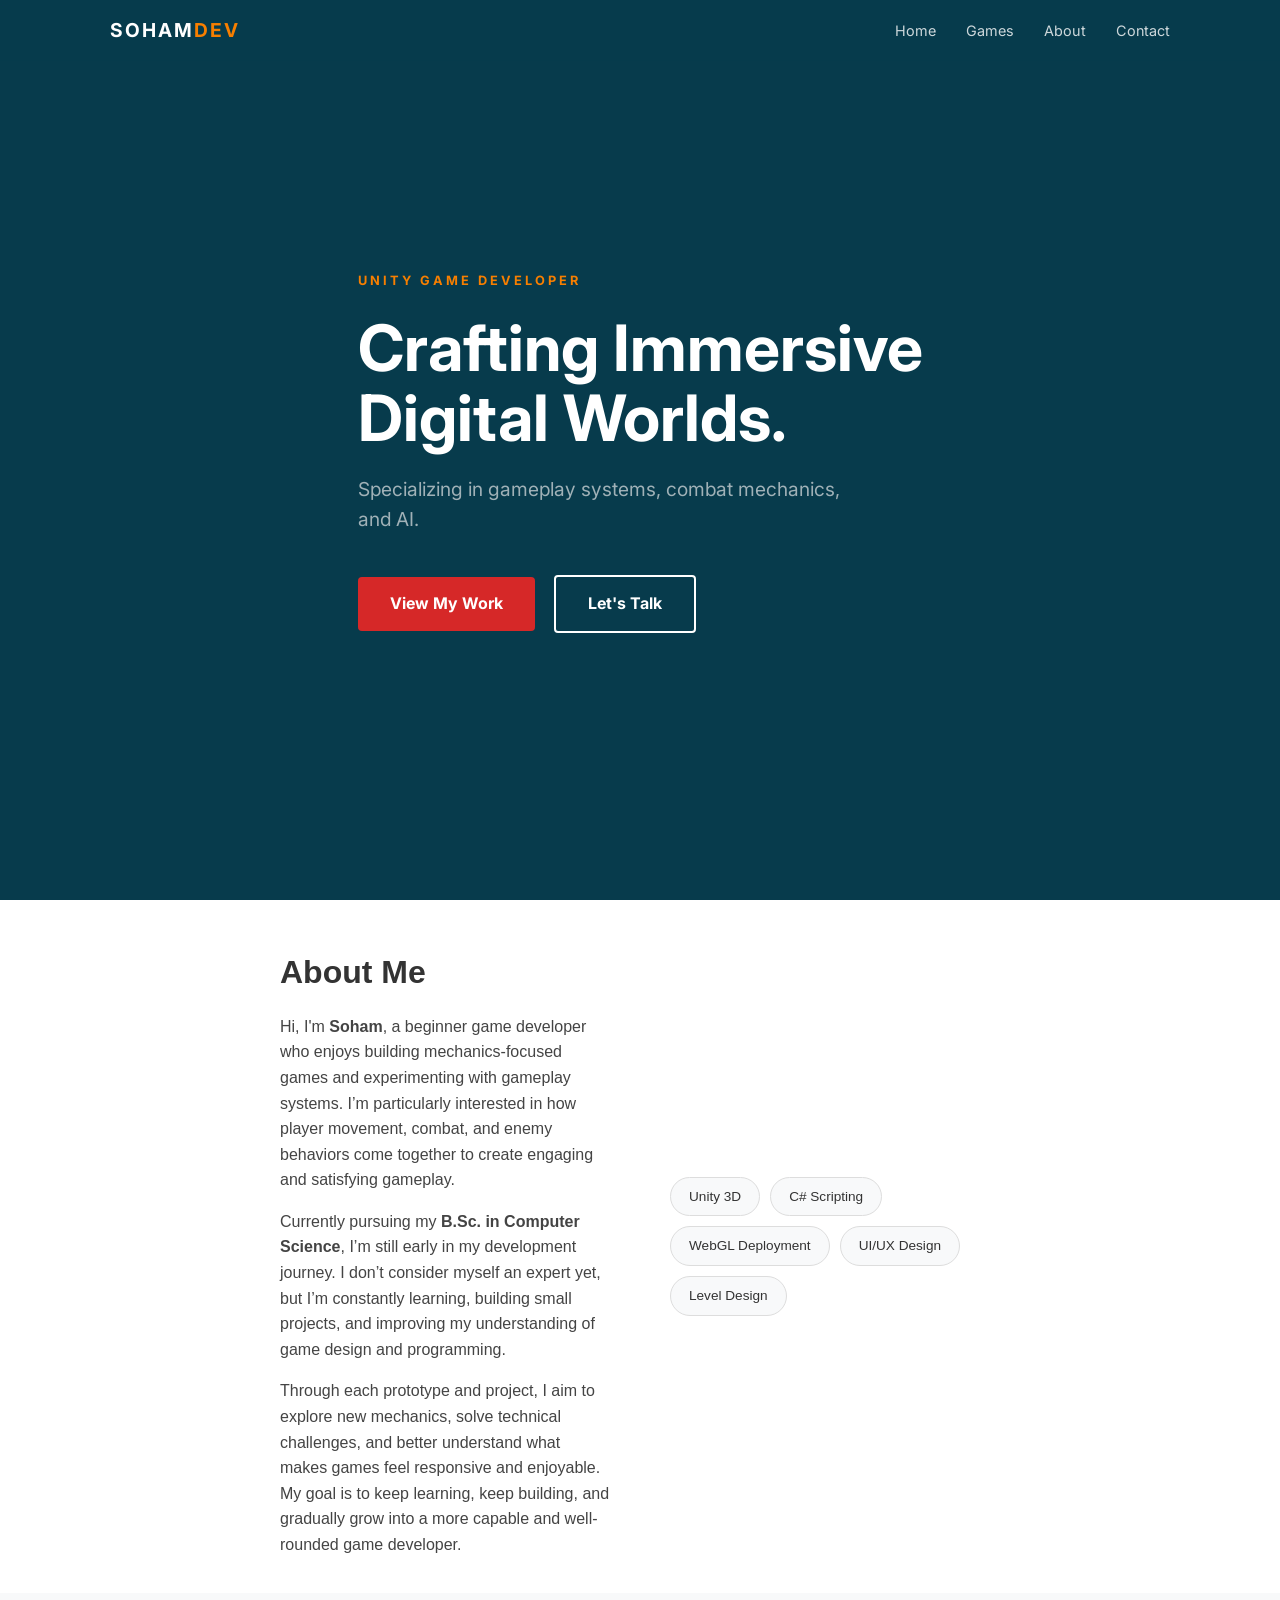
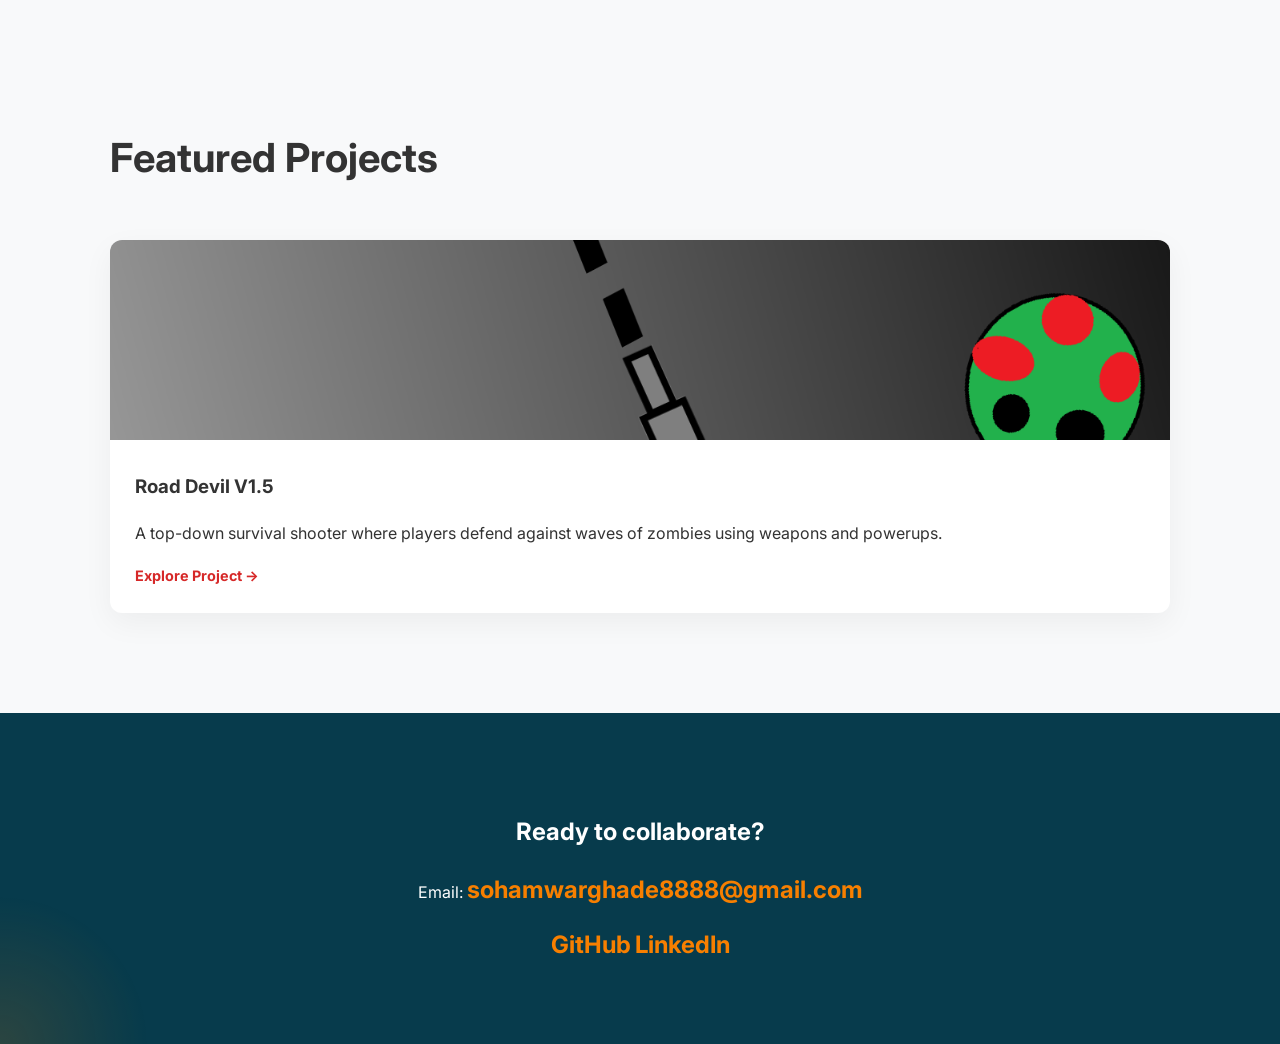
==== index.html @ c24756dd "Add files via upload" ====
<!DOCTYPE html>
<html lang="en">

<head>
    <meta charset="UTF-8">
    <meta name="viewport" content="width=device-width, initial-scale=1.0">
    <title>SOHAM | Unity Game Developer</title>
    <link rel="stylesheet" href="style.css">
    <link href="https://fonts.googleapis.com/css2?family=Inter:wght@300;400;700&display=swap" rel="stylesheet">
</head>

<body>

    <nav class="navbar">
        <div class="container">
            <h2 class="logo">SOHAM<span>DEV</span></h2>
            <ul class="nav-links">
                <li><a href="#">Home</a></li>
                <li><a href="#games">Games</a></li>
                <li><a href="#about">About</a></li>
                <li><a href="#contact">Contact</a></li>
            </ul>
        </div>
    </nav>

    <header class="hero">
        <div class="container">
            <span class="badge">Unity Game Developer</span>
            <h1>Crafting Immersive <br>Digital Worlds.</h1>
            <p>Specializing in gameplay systems, combat mechanics, and AI.</p>
            <div class="hero-btns">
                <a href="#games" class="btn">View My Work</a>
                <a href="#contact" class="btn btn-outline">Let's Talk</a>
            </div>
        </div>
    </header>

    <section id="about" class="about reveal">
        <div class="container grid-2">
            <div class="about-text">
                <h2>About Me</h2>

                <p>
                    Hi, I'm <strong>Soham</strong>, a beginner game developer who enjoys building mechanics-focused
                    games and
                    experimenting with gameplay systems. I’m particularly interested in how player movement, combat, and
                    enemy behaviors come together to create engaging and satisfying gameplay.
                </p>

                <p>
                    Currently pursuing my <strong>B.Sc. in Computer Science</strong>, I’m still early in my development
                    journey.
                    I don’t consider myself an expert yet, but I’m constantly learning, building small projects, and
                    improving
                    my understanding of game design and programming.
                </p>

                <p>
                    Through each prototype and project, I aim to explore new mechanics, solve technical challenges, and
                    better understand what makes games feel responsive and enjoyable. My goal is to keep learning, keep
                    building, and gradually grow into a more capable and well-rounded game developer.
                </p>
            </div>
            <div class="skills-grid">
                <div class="skill-tag">Unity 3D</div>
                <div class="skill-tag">C# Scripting</div>
                <div class="skill-tag">WebGL Deployment</div>
                <div class="skill-tag">UI/UX Design</div>
                <div class="skill-tag">Level Design</div>
            </div>
        </div>
    </section>

    <section id="games" class="games reveal">
        <div class="container">
            <h2 class="section-title">Featured Projects</h2>
            <div class="games-grid">
                <div class="game-card">
                    <div class="card-img">
                        <img src="images/Road Devil/icon.png" alt="Zombie Defense">
                    </div>
                    <div class="card-content">
                        <h3>Road Devil V1.5</h3>
                        <p>A top-down survival shooter where players defend against waves of zombies using
                            weapons and powerups.</p>
                        <a href="games/Road-Devil.html" class="card-link">Explore Project →</a>
                    </div>
                </div>


            </div>
        </div>
    </section>

    <footer id="contact" class="contact">
        <div class="container">
            <h2>Ready to collaborate?</h2>
            <p>Email: <a href="mailto:sohamwarghade8888@gmail.com">sohamwarghade8888@gmail.com</a></p>
            <div class="social-links">
                <a href="https://github.com/SOHAMdev">GitHub</a>
                <a href="#">LinkedIn</a>
            </div>
        </div>
    </footer>

    <div class="cursor-glow"></div>

    <script>
        // Keeping your existing Scroll Reveal and Cursor Glow logic
        window.addEventListener("scroll", reveal);
        function reveal() {
            let reveals = document.querySelectorAll(".reveal");
            for (let i = 0; i < reveals.length; i++) {
                let windowHeight = window.innerHeight;
                let elementTop = reveals[i].getBoundingClientRect().top;
                if (elementTop < windowHeight - 100) {
                    reveals[i].classList.add("active");
                }
            }
        }
        const glow = document.querySelector(".cursor-glow");
        document.addEventListener("mousemove", e => {
            glow.style.left = e.clientX + "px";
            glow.style.top = e.clientY + "px";
        });
    </script>
</body>

</html>
---- style.css ----
:root {
    --primary-dark: #073b4c;
    --accent-red: #d62828;
    --accent-orange: #f77f00;
    --soft-gold: #fcbf49;
    --bg-light: #f8f9fa;
    --text-main: #333;
    --transition: all 0.3s cubic-bezier(0.4, 0, 0.2, 1);
}

* {
    box-sizing: border-box;
}

body {
    margin: 0;
    font-family: 'Inter', sans-serif;
    color: var(--text-main);
    line-height: 1.6;
    overflow-x: hidden;
}

html {
    scrollbar-color: green;
    scroll-behavior: smooth;
}

.container {
    max-width: 1100px;
    margin: 0 auto;
    padding: 0 20px;
}

/* NAVBAR - Glassmorphism style */
.navbar {
    position: fixed;
    top: 0;
    width: 100%;
    z-index: 1000;
    background: rgba(7, 59, 76, 0.95);
    backdrop-filter: blur(10px);
    padding: 15px 0;
}

.navbar .container {
    display: flex;
    justify-content: space-between;
    align-items: center;
}

.logo {
    color: white;
    margin: 0;
    font-size: 1.2rem;
    letter-spacing: 2px;
}

.logo span {
    color: var(--accent-orange);
}

.nav-links {
    list-style: none;
    display: flex;
    gap: 30px;
    margin: 0;
}

.nav-links a {
    color: rgba(255, 255, 255, 0.8);
    text-decoration: none;
    font-size: 0.9rem;
    transition: var(--transition);
}

.nav-links a:hover {
    color: var(--accent-orange);
}

/* HERO SECTION */
.hero {
    height: 100vh;
    background: var(--primary-dark);
    display: flex;
    align-items: center;
    color: white;
    text-align: left;
}

.badge {
    color: var(--accent-orange);
    text-transform: uppercase;
    font-weight: bold;
    letter-spacing: 3px;
    font-size: 0.8rem;
}

.hero h1 {
    font-size: 4rem;
    line-height: 1.1;
    margin: 20px 0;
}

.hero p {
    font-size: 1.2rem;
    color: #a0b1b7;
    max-width: 500px;
    margin-bottom: 40px;
}

/* BUTTONS */
.btn {
    padding: 14px 32px;
    border-radius: 4px;
    text-decoration: none;
    font-weight: bold;
    display: inline-block;
    transition: var(--transition);
    border: none;
    background: var(--accent-red);
    color: white;
}

.btn-outline {
    background: transparent;
    border: 2px solid white;
    margin-left: 15px;
}

.btn:hover {
    transform: translateY(-3px);
    background: var(--accent-orange);
    box-shadow: 0 10px 20px rgba(0, 0, 0, 0.2);
}

/* ABOUT & SKILLS */
.about {
    padding: 100px 0;
    background: white;
}

.grid-2 {
    display: grid;
    grid-template-columns: 1fr 1fr;
    gap: 60px;
    align-items: center;
}

.section-title {
    font-size: 2.5rem;
    margin-bottom: 20px;
    position: relative;
}

.skills-grid {
    display: flex;
    flex-wrap: wrap;
    gap: 10px;
}

.skill-tag {
    background: var(--bg-light);
    padding: 8px 18px;
    border-radius: 50px;
    font-size: 0.85rem;
    border: 1px solid #ddd;
    font-weight: 500;
}

/* GAMES GRID */
.games {
    padding: 100px 0;
    background: var(--bg-light);
}

.games-grid {
    display: grid;
    grid-template-columns: repeat(auto-fit, minmax(300px, 1fr));
    gap: 30px;
    margin-top: 50px;
}

.game-card {
    background: white;
    border-radius: 12px;
    overflow: hidden;
    box-shadow: 0 10px 30px rgba(0, 0, 0, 0.05);
    transition: var(--transition);
}

.game-card:hover {
    transform: translateY(-10px);
}

.card-img img {
    width: 100%;
    height: 200px;
    object-fit: cover;
}

.card-content {
    padding: 25px;
}

.card-content h3 {
    margin-top: 0;
}

.card-link {
    color: var(--accent-red);
    text-decoration: none;
    font-weight: bold;
    font-size: 0.9rem;
}

/* FOOTER */
.contact {
    background: var(--primary-dark);
    color: white;
    padding: 80px 0;
    text-align: center;
}

.contact a {
    color: var(--accent-orange);
    text-decoration: none;
    font-size: 1.5rem;
    font-weight: bold;
}

/* EFFECTS */
.cursor-glow {
    position: fixed;
    width: 300px;
    height: 300px;
    background: radial-gradient(circle, rgba(247, 127, 0, 0.15) 0%, transparent 70%);
    pointer-events: none;
    border-radius: 50%;
    transform: translate(-50%, -50%);
    z-index: 999;
}

.reveal {
    opacity: 0;
    transform: translateY(30px);
    transition: 1s ease;
}

.reveal.active {
    opacity: 1;
    transform: translateY(0);
}

/* GAME PAGE SPECIFIC STYLES */
.game-page {
    background-color: #fcfcfc;
}

.breadcrumb {
    font-size: 1.5rem;
    text-transform: uppercase;
    letter-spacing: 1px;
    margin-bottom: 15px;
    opacity: 0.7;
}

.breadcrumb a {
    color: var(--soft-gold);
}

.game-header {
    background: var(--primary-dark);
    color: white;
    padding: 140px 0 60px 0;
    text-align: left;
}

.game-tagline {
    font-size: 1.25rem;
    max-width: 600px;
    color: #a0b1b7;
}

/* VIDEO WRAPPER */
.video-wrapper {
    margin-top: -50px;
    /* Overlap into the header for a modern look */
    background: #000;
    border-radius: 12px;
    overflow: hidden;
    box-shadow: 0 25px 50px rgba(0, 0, 0, 0.3);
}

.video-wrapper video {
    width: 100%;
    display: block;
}

/* GAME INFO GRID */
.game-info-grid {
    display: grid;
    grid-template-columns: 1.5fr 1fr;
    gap: 50px;
    padding: 80px 0;
}

.feature-list {
    list-style: none;
    padding: 0;
}

.feature-list li {
    padding: 12px 0;
    border-bottom: 1px solid #eee;
    position: relative;
    padding-left: 25px;
}

.feature-list li::before {
    content: '→';
    position: absolute;
    left: 0;
    color: var(--accent-orange);
    font-weight: bold;
}

/* PLAY CARD */
.play-card {
    background: white;
    padding: 40px;
    border-radius: 12px;
    border: 1px solid #eee;
    height: fit-content;
    text-align: center;
    box-shadow: 0 5px 15px rgba(0, 0, 0, 0.02);
}

.play-btns {
    display: flex;
    flex-direction: column;
    gap: 15px;
    margin-top: 25px;
}

.btn-full {
    width: 100%;
}

.btn-outline-dark {
    background: transparent;
    border: 2px solid var(--primary-dark);
    color: var(--primary-dark);
    width: 100%;
}

/* GALLERY */
.screenshot-grid {
    display: grid;
    grid-template-columns: repeat(2, 1fr);
    gap: 20px;
    margin-bottom: 100px;
}

.ss-item {
    border-radius: 8px;
    overflow: hidden;
    border: 1px solid #ddd;
}

.ss-item img {
    width: 100%;
    height: 100%;
    object-fit: cover;
    transition: transform 0.5s ease;
}

.ss-item:hover img {
    transform: scale(1.05);
}

.back-home {
    padding: 60px;
    text-align: center;
    background: #eee;
}

.about {
    max-width: 800px;
    margin: auto;
    padding: 20px;
    line-height: 1.6;
    font-family: Arial, sans-serif;
}

.about h2 {
    font-size: 32px;
    margin-bottom: 15px;
}

.about p {
    margin-bottom: 15px;
    color: #444;
}
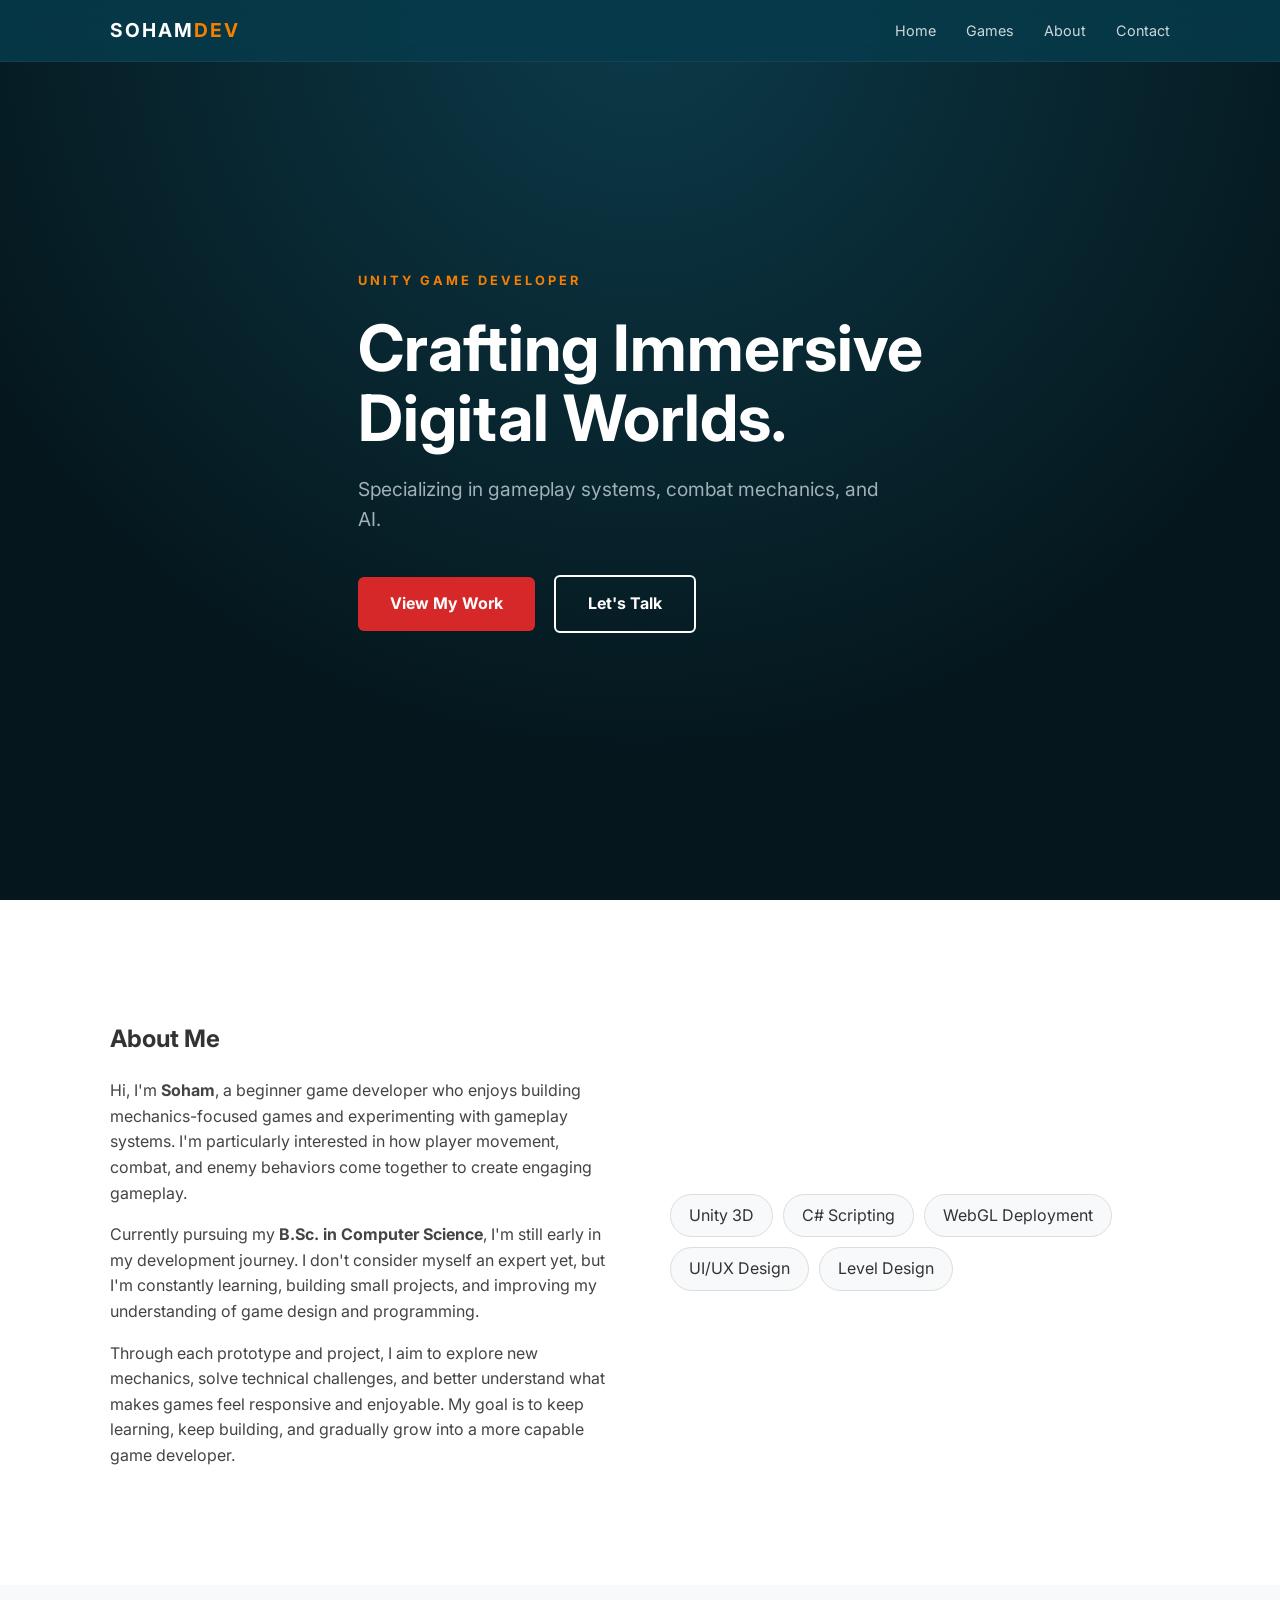
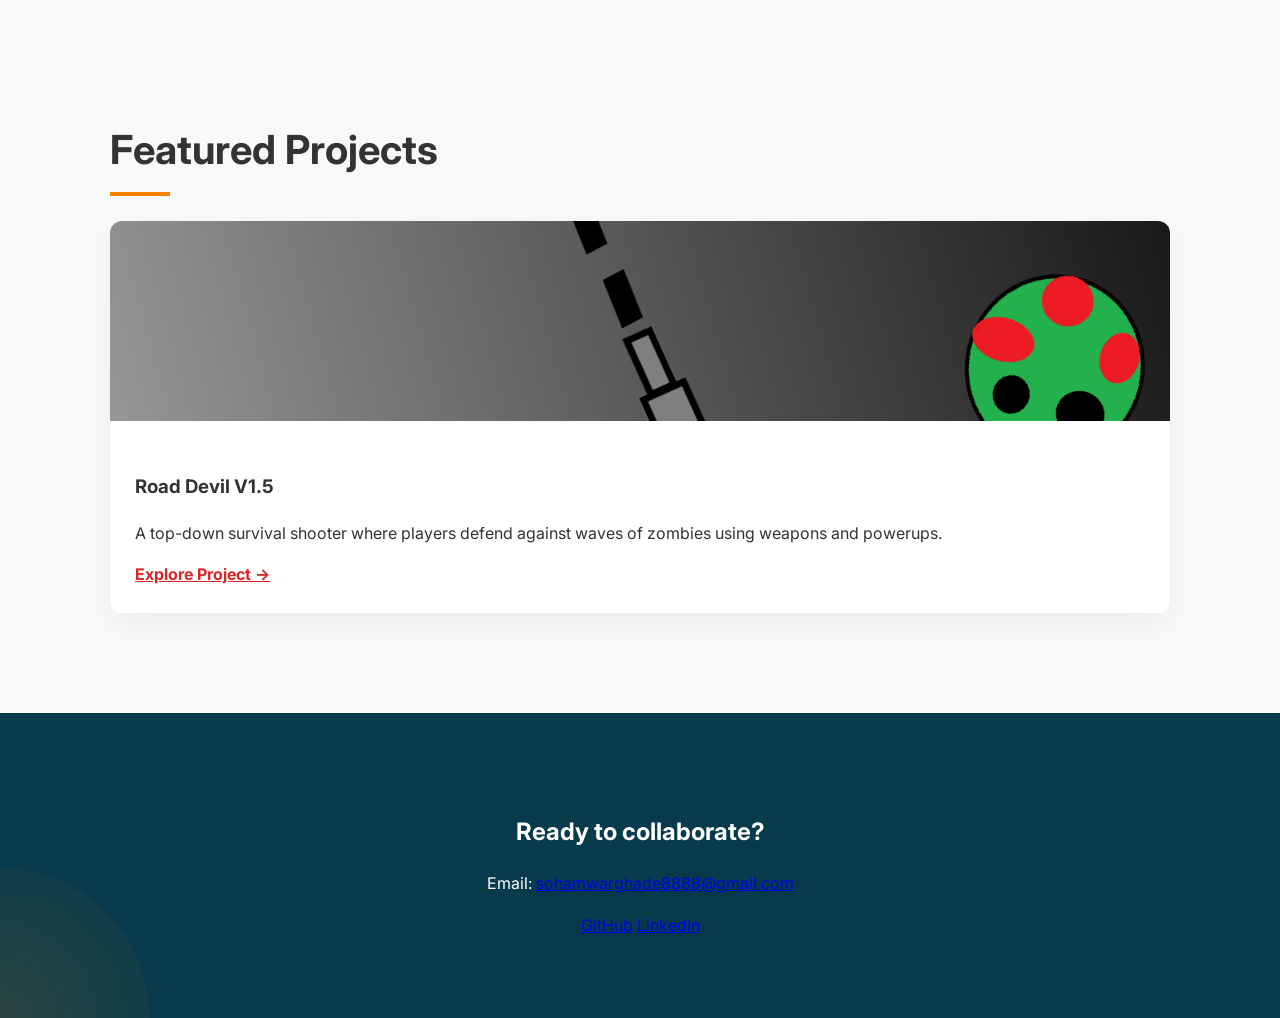
==== commit be8da5ae: "index.html" ====
--- a/index.html
+++ b/index.html
@@ -7,6 +7,7 @@
     <title>SOHAM | Unity Game Developer</title>
     <link rel="stylesheet" href="style.css">
     <link href="https://fonts.googleapis.com/css2?family=Inter:wght@300;400;700&display=swap" rel="stylesheet">
+    <link rel="icon" href="images/favicon.png">
 </head>
 
 <body>
@@ -40,25 +41,23 @@
             <div class="about-text">
                 <h2>About Me</h2>
 
-                <p>
+                <p class="about-text">
                     Hi, I'm <strong>Soham</strong>, a beginner game developer who enjoys building mechanics-focused
-                    games and
-                    experimenting with gameplay systems. I’m particularly interested in how player movement, combat, and
-                    enemy behaviors come together to create engaging and satisfying gameplay.
+                    games and experimenting with gameplay systems. I'm particularly interested in how player movement,
+                    combat, and enemy behaviors come together to create engaging gameplay.
                 </p>
 
-                <p>
-                    Currently pursuing my <strong>B.Sc. in Computer Science</strong>, I’m still early in my development
+                <p class="about-text">
+                    Currently pursuing my <strong>B.Sc. in Computer Science</strong>, I'm still early in my development
                     journey.
-                    I don’t consider myself an expert yet, but I’m constantly learning, building small projects, and
-                    improving
-                    my understanding of game design and programming.
+                    I don't consider myself an expert yet, but I'm constantly learning, building small projects,
+                    and improving my understanding of game design and programming.
                 </p>
 
-                <p>
-                    Through each prototype and project, I aim to explore new mechanics, solve technical challenges, and
-                    better understand what makes games feel responsive and enjoyable. My goal is to keep learning, keep
-                    building, and gradually grow into a more capable and well-rounded game developer.
+                <p class="about-text">
+                    Through each prototype and project, I aim to explore new mechanics, solve technical challenges,
+                    and better understand what makes games feel responsive and enjoyable. My goal is to keep learning,
+                    keep building, and gradually grow into a more capable game developer.
                 </p>
             </div>
             <div class="skills-grid">
@@ -86,6 +85,7 @@
                         <a href="games/Road-Devil.html" class="card-link">Explore Project →</a>
                     </div>
                 </div>
+
 
 
             </div>
@@ -118,12 +118,51 @@
                 }
             }
         }
+
+
+
         const glow = document.querySelector(".cursor-glow");
         document.addEventListener("mousemove", e => {
             glow.style.left = e.clientX + "px";
             glow.style.top = e.clientY + "px";
         });
     </script>
+
+    <script>
+        document.addEventListener("DOMContentLoaded", () => {
+
+            const lightbox = document.getElementById("lightbox");
+            const lightboxImg = document.getElementById("lightbox-img");
+            const closeBtn = document.querySelector(".lightbox-close");
+
+            document.querySelectorAll(".ss-item img").forEach(img => {
+                img.addEventListener("click", () => {
+                    lightbox.classList.add("active");
+                    lightboxImg.src = img.src;
+                });
+            });
+
+            // Close when clicking outside image
+            lightbox.addEventListener("click", (e) => {
+                if (e.target === lightbox) {
+                    lightbox.classList.remove("active");
+                }
+            });
+
+            // Close button (❌)
+            closeBtn.addEventListener("click", () => {
+                lightbox.classList.remove("active");
+            });
+
+            // ESC key
+            document.addEventListener("keydown", (e) => {
+                if (e.key === "Escape") {
+                    lightbox.classList.remove("active");
+                }
+            });
+
+        });
+    </script>
 </body>
 
-</html>+</html>
--- a/style.css
+++ b/style.css
@@ -5,9 +5,10 @@
     --soft-gold: #fcbf49;
     --bg-light: #f8f9fa;
     --text-main: #333;
-    --transition: all 0.3s cubic-bezier(0.4, 0, 0.2, 1);
-}
-
+    --transition: all .3s cubic-bezier(.4, 0, .2, 1);
+}
+
+/* RESET */
 * {
     box-sizing: border-box;
 }
@@ -18,28 +19,29 @@
     color: var(--text-main);
     line-height: 1.6;
     overflow-x: hidden;
+    background: #fff;
 }
 
 html {
-    scrollbar-color: green;
     scroll-behavior: smooth;
 }
 
 .container {
     max-width: 1100px;
-    margin: 0 auto;
+    margin: auto;
     padding: 0 20px;
 }
 
-/* NAVBAR - Glassmorphism style */
+/* NAVBAR */
 .navbar {
     position: fixed;
     top: 0;
     width: 100%;
     z-index: 1000;
-    background: rgba(7, 59, 76, 0.95);
-    backdrop-filter: blur(10px);
+    background: rgba(7, 59, 76, .85);
+    backdrop-filter: blur(12px);
     padding: 15px 0;
+    border-bottom: 1px solid rgba(255, 255, 255, 0.05);
 }
 
 .navbar .container {
@@ -67,24 +69,34 @@
 }
 
 .nav-links a {
-    color: rgba(255, 255, 255, 0.8);
+    color: rgba(255, 255, 255, .8);
     text-decoration: none;
-    font-size: 0.9rem;
-    transition: var(--transition);
-}
-
-.nav-links a:hover {
-    color: var(--accent-orange);
-}
-
-/* HERO SECTION */
+    font-size: .9rem;
+    position: relative;
+}
+
+.nav-links a::after {
+    content: "";
+    position: absolute;
+    width: 0%;
+    height: 2px;
+    bottom: -4px;
+    left: 0;
+    background: var(--accent-orange);
+    transition: 0.3s;
+}
+
+.nav-links a:hover::after {
+    width: 100%;
+}
+
+/* HERO */
 .hero {
     height: 100vh;
-    background: var(--primary-dark);
+    background: radial-gradient(circle at top, #0c3b4a, #05161c 70%);
     display: flex;
     align-items: center;
     color: white;
-    text-align: left;
 }
 
 .badge {
@@ -92,7 +104,7 @@
     text-transform: uppercase;
     font-weight: bold;
     letter-spacing: 3px;
-    font-size: 0.8rem;
+    font-size: .8rem;
 }
 
 .hero h1 {
@@ -104,21 +116,21 @@
 .hero p {
     font-size: 1.2rem;
     color: #a0b1b7;
-    max-width: 500px;
+    max-width: 520px;
     margin-bottom: 40px;
 }
 
 /* BUTTONS */
 .btn {
     padding: 14px 32px;
-    border-radius: 4px;
+    border-radius: 6px;
     text-decoration: none;
     font-weight: bold;
     display: inline-block;
-    transition: var(--transition);
     border: none;
     background: var(--accent-red);
     color: white;
+    transition: var(--transition);
 }
 
 .btn-outline {
@@ -130,10 +142,10 @@
 .btn:hover {
     transform: translateY(-3px);
     background: var(--accent-orange);
-    box-shadow: 0 10px 20px rgba(0, 0, 0, 0.2);
-}
-
-/* ABOUT & SKILLS */
+    box-shadow: 0 10px 25px rgba(0, 0, 0, .3);
+}
+
+/* ABOUT */
 .about {
     padding: 100px 0;
     background: white;
@@ -148,10 +160,24 @@
 
 .section-title {
     font-size: 2.5rem;
-    margin-bottom: 20px;
+    margin-bottom: 25px;
     position: relative;
 }
 
+.section-title::after {
+    content: "";
+    width: 60px;
+    height: 4px;
+    background: var(--accent-orange);
+    display: block;
+    margin-top: 10px;
+}
+
+.about p {
+    color: #444;
+}
+
+/* SKILLS */
 .skills-grid {
     display: flex;
     flex-wrap: wrap;
@@ -162,12 +188,10 @@
     background: var(--bg-light);
     padding: 8px 18px;
     border-radius: 50px;
-    font-size: 0.85rem;
     border: 1px solid #ddd;
-    font-weight: 500;
-}
-
-/* GAMES GRID */
+}
+
+/* GAMES */
 .games {
     padding: 100px 0;
     background: var(--bg-light);
@@ -177,19 +201,19 @@
     display: grid;
     grid-template-columns: repeat(auto-fit, minmax(300px, 1fr));
     gap: 30px;
-    margin-top: 50px;
 }
 
 .game-card {
     background: white;
     border-radius: 12px;
     overflow: hidden;
-    box-shadow: 0 10px 30px rgba(0, 0, 0, 0.05);
     transition: var(--transition);
+    box-shadow: 0 10px 30px rgba(0, 0, 0, .05);
 }
 
 .game-card:hover {
-    transform: translateY(-10px);
+    transform: translateY(-10px) scale(1.01);
+    box-shadow: 0 20px 50px rgba(0, 0, 0, .2);
 }
 
 .card-img img {
@@ -202,18 +226,12 @@
     padding: 25px;
 }
 
-.card-content h3 {
-    margin-top: 0;
-}
-
 .card-link {
     color: var(--accent-red);
-    text-decoration: none;
     font-weight: bold;
-    font-size: 0.9rem;
-}
-
-/* FOOTER */
+}
+
+/* CONTACT */
 .contact {
     background: var(--primary-dark);
     color: white;
@@ -221,29 +239,22 @@
     text-align: center;
 }
 
-.contact a {
-    color: var(--accent-orange);
-    text-decoration: none;
-    font-size: 1.5rem;
-    font-weight: bold;
-}
-
-/* EFFECTS */
+/* CURSOR */
 .cursor-glow {
     position: fixed;
     width: 300px;
     height: 300px;
-    background: radial-gradient(circle, rgba(247, 127, 0, 0.15) 0%, transparent 70%);
+    background: radial-gradient(circle, rgba(247, 127, 0, .15), transparent);
     pointer-events: none;
     border-radius: 50%;
     transform: translate(-50%, -50%);
-    z-index: 999;
-}
-
+}
+
+/* REVEAL */
 .reveal {
     opacity: 0;
     transform: translateY(30px);
-    transition: 1s ease;
+    transition: 1s;
 }
 
 .reveal.active {
@@ -251,153 +262,154 @@
     transform: translateY(0);
 }
 
-/* GAME PAGE SPECIFIC STYLES */
-.game-page {
-    background-color: #fcfcfc;
-}
-
-.breadcrumb {
-    font-size: 1.5rem;
-    text-transform: uppercase;
-    letter-spacing: 1px;
-    margin-bottom: 15px;
-    opacity: 0.7;
-}
-
-.breadcrumb a {
-    color: var(--soft-gold);
+/* ================= GAME PAGE ================= */
+
+body.game-page {
+    background: radial-gradient(circle at top, #0b1f26, #050d10 70%);
+    color: #e6f1f5;
 }
 
 .game-header {
-    background: var(--primary-dark);
-    color: white;
-    padding: 140px 0 60px 0;
-    text-align: left;
+    padding: 120px 0 60px;
+    background: linear-gradient(to bottom, rgba(7, 59, 76, 0.9), rgba(7, 59, 76, 0.4));
 }
 
 .game-tagline {
-    font-size: 1.25rem;
-    max-width: 600px;
     color: #a0b1b7;
 }
 
-/* VIDEO WRAPPER */
+/* VIDEO */
 .video-wrapper {
-    margin-top: -50px;
-    /* Overlap into the header for a modern look */
-    background: #000;
     border-radius: 12px;
     overflow: hidden;
-    box-shadow: 0 25px 50px rgba(0, 0, 0, 0.3);
-}
-
-.video-wrapper video {
-    width: 100%;
-    display: block;
-}
-
-/* GAME INFO GRID */
+    box-shadow: 0 20px 50px rgba(0, 0, 0, 0.6);
+}
+
+/* GRID */
 .game-info-grid {
     display: grid;
     grid-template-columns: 1.5fr 1fr;
-    gap: 50px;
-    padding: 80px 0;
-}
-
-.feature-list {
-    list-style: none;
-    padding: 0;
+    gap: 40px;
+    margin-top: 60px;
+}
+
+.features {
+    background: rgba(255, 255, 255, 0.03);
+    padding: 30px;
+    border-radius: 12px;
 }
 
 .feature-list li {
-    padding: 12px 0;
-    border-bottom: 1px solid #eee;
-    position: relative;
-    padding-left: 25px;
-}
-
-.feature-list li::before {
-    content: '→';
-    position: absolute;
-    left: 0;
-    color: var(--accent-orange);
-    font-weight: bold;
+    margin-bottom: 10px;
 }
 
 /* PLAY CARD */
 .play-card {
-    background: white;
-    padding: 40px;
+    background: linear-gradient(145deg, rgba(214, 40, 40, 0.2), rgba(247, 127, 0, 0.1));
+    padding: 30px;
     border-radius: 12px;
-    border: 1px solid #eee;
-    height: fit-content;
-    text-align: center;
-    box-shadow: 0 5px 15px rgba(0, 0, 0, 0.02);
-}
-
-.play-btns {
-    display: flex;
-    flex-direction: column;
-    gap: 15px;
-    margin-top: 25px;
 }
 
 .btn-full {
     width: 100%;
+    text-align: center;
+    margin-bottom: 10px;
 }
 
 .btn-outline-dark {
+    border: 2px solid rgba(255, 255, 255, 0.3);
+    color: white;
     background: transparent;
-    border: 2px solid var(--primary-dark);
-    color: var(--primary-dark);
-    width: 100%;
-}
-
-/* GALLERY */
+}
+
+/* SCREENSHOTS */
 .screenshot-grid {
     display: grid;
-    grid-template-columns: repeat(2, 1fr);
+    grid-template-columns: repeat(auto-fit, minmax(220px, 1fr));
     gap: 20px;
-    margin-bottom: 100px;
 }
 
 .ss-item {
-    border-radius: 8px;
+    border-radius: 10px;
     overflow: hidden;
-    border: 1px solid #ddd;
+    cursor: pointer;
 }
 
 .ss-item img {
     width: 100%;
-    height: 100%;
-    object-fit: cover;
-    transition: transform 0.5s ease;
+    transition: 0.4s;
 }
 
 .ss-item:hover img {
-    transform: scale(1.05);
-}
-
+    transform: scale(1.08);
+}
+
+/* FOOTER */
 .back-home {
-    padding: 60px;
     text-align: center;
-    background: #eee;
-}
-
-.about {
-    max-width: 800px;
-    margin: auto;
-    padding: 20px;
-    line-height: 1.6;
-    font-family: Arial, sans-serif;
-}
-
-.about h2 {
-    font-size: 32px;
-    margin-bottom: 15px;
-}
-
-.about p {
-    margin-bottom: 15px;
-    color: #444;
-}+    padding: 40px;
+}
+
+/* RESPONSIVE */
+@media(max-width:900px) {
+    .grid-2 {
+        grid-template-columns: 1fr;
+    }
+
+    .game-info-grid {
+        grid-template-columns: 1fr;
+    }
+
+    .hero h1 {
+        font-size: 2.5rem;
+    }
+}
+
+/* ===== MOBILE IMPROVEMENTS ===== */
+
+@media(max-width:600px) {
+
+    /* HERO FIX */
+    .hero {
+        height: auto;
+        padding: 120px 0 60px;
+        text-align: center;
+    }
+
+    .hero h1 {
+        font-size: 2rem;
+    }
+
+    /* NAVBAR */
+    .nav-links {
+        gap: 15px;
+        font-size: 0.8rem;
+    }
+
+    /* BUTTONS */
+    .btn {
+        width: 100%;
+        text-align: center;
+        padding: 14px;
+    }
+
+    .btn-outline {
+        margin-left: 0;
+    }
+
+    /* GAME PAGE */
+    .game-header {
+        padding: 100px 0 40px;
+        text-align: center;
+    }
+
+    /* SCREENSHOTS */
+    .screenshot-grid {
+        grid-template-columns: 1fr;
+    }
+
+    /* DISABLE CURSOR GLOW */
+    .cursor-glow {
+        display: none;
+    }
+}
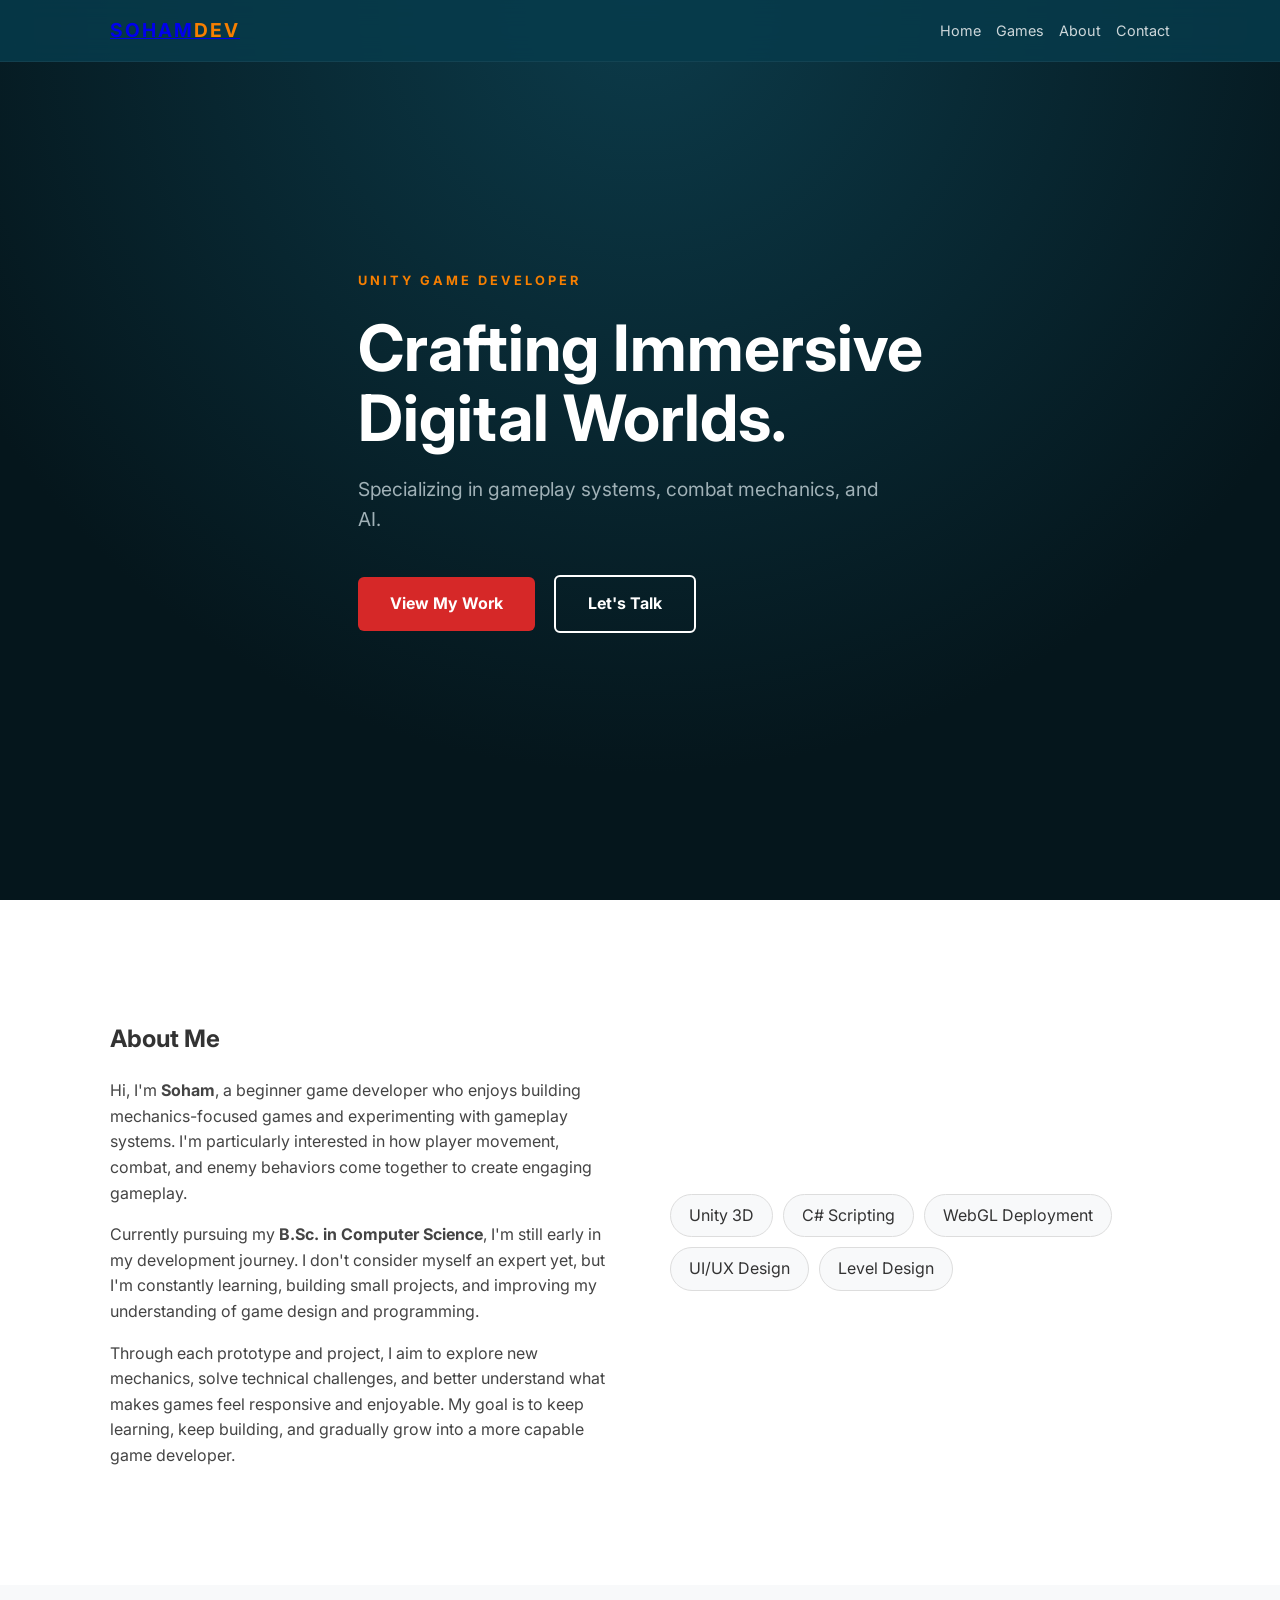
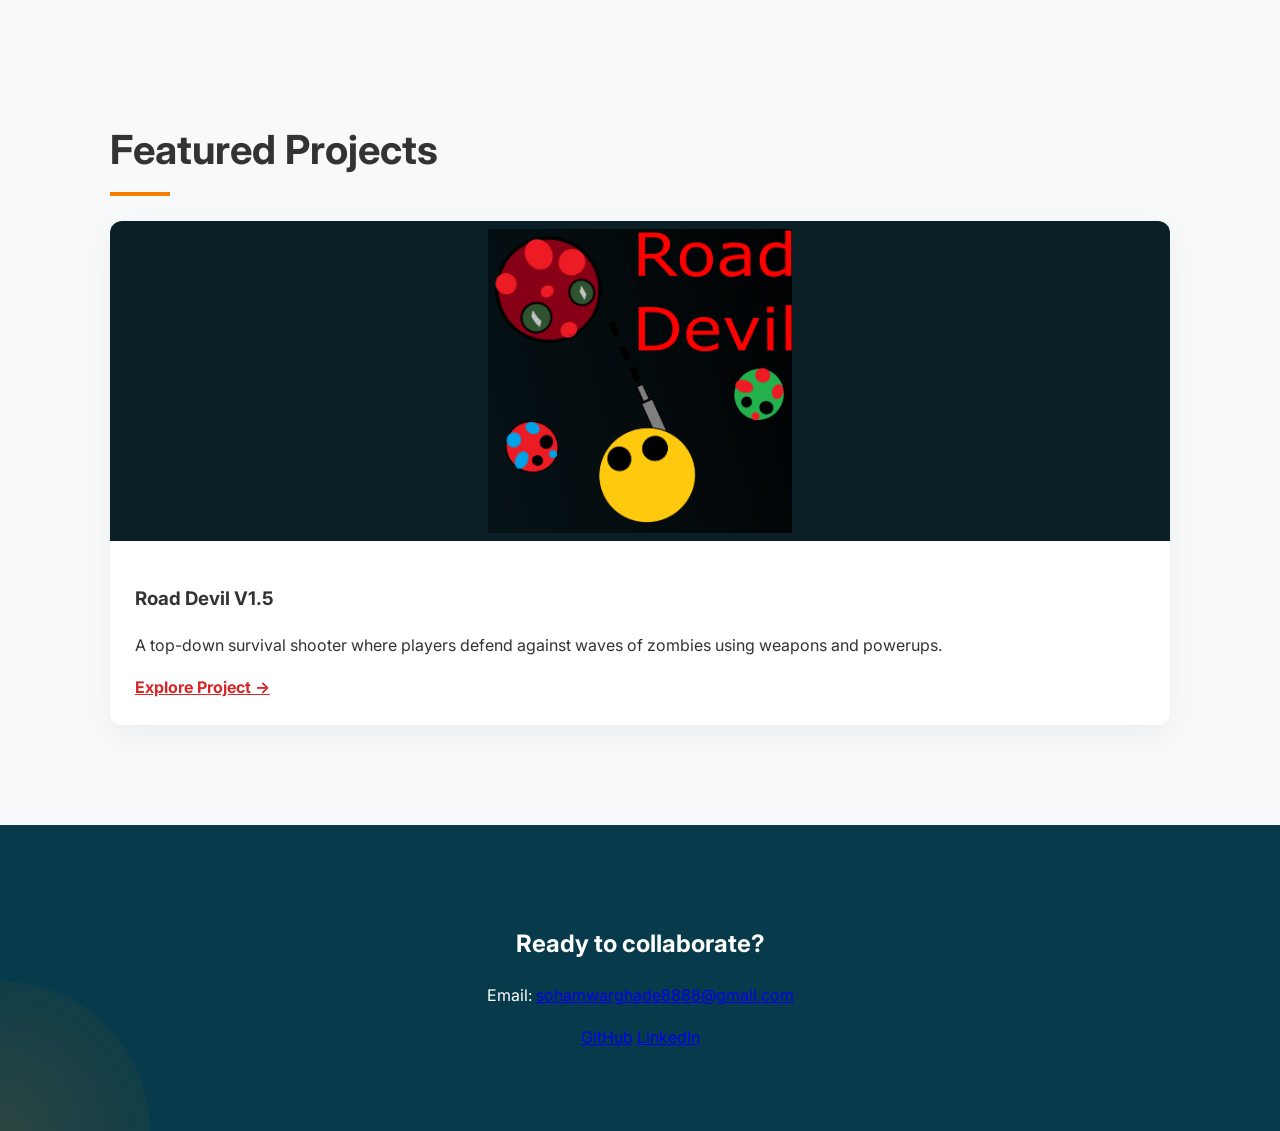
==== commit 452f3d42: "index.html" ====
--- a/index.html
+++ b/index.html
@@ -14,7 +14,9 @@
 
     <nav class="navbar">
         <div class="container">
-            <h2 class="logo">SOHAM<span>DEV</span></h2>
+            <h2 class="logo">
+                <a href="#">SOHAM<span>DEV</span></a>
+            </h2>
             <ul class="nav-links">
                 <li><a href="#">Home</a></li>
                 <li><a href="#games">Games</a></li>
--- a/style.css
+++ b/style.css
@@ -48,6 +48,7 @@
     display: flex;
     justify-content: space-between;
     align-items: center;
+    flex-wrap: wrap;
 }
 
 .logo {
@@ -66,6 +67,8 @@
     display: flex;
     gap: 30px;
     margin: 0;
+    flex-wrap: wrap;
+    gap: 15px;
 }
 
 .nav-links a {
@@ -216,10 +219,19 @@
     box-shadow: 0 20px 50px rgba(0, 0, 0, .2);
 }
 
+.card-img {
+    height: 320px;
+    background: #0b1f26;
+    display: flex;
+    align-items: center;
+    justify-content: center;
+}
+
 .card-img img {
-    width: 100%;
-    height: 200px;
-    object-fit: cover;
+    width: auto;
+    height: 95%;
+    max-width: 80%;
+    object-fit: contain;
 }
 
 .card-content {
@@ -248,6 +260,7 @@
     pointer-events: none;
     border-radius: 50%;
     transform: translate(-50%, -50%);
+    pointer-events: none;
 }
 
 /* REVEAL */
@@ -413,3 +426,130 @@
         display: none;
     }
 }
+
+/* ================= LIGHTBOX (SCREENSHOT VIEWER) ================= */
+
+.lightbox {
+    position: fixed;
+    inset: 0;
+    background: rgba(0, 0, 0, 0.95);
+    display: flex;
+    justify-content: center;
+    align-items: center;
+    z-index: 2000;
+    display: none;
+    opacity: 0;
+    visibility: hidden;
+    transition: 0.3s ease;
+}
+
+.lightbox.active {
+    opacity: 1;
+    visibility: visible;
+    display: flex;
+}
+
+/* IMAGE */
+.lightbox-img {
+    max-width: 90%;
+    max-height: 85%;
+    border-radius: 12px;
+    box-shadow: 0 30px 80px rgba(0, 0, 0, 0.9);
+
+    transform: scale(0.8);
+    transition: 0.3s ease;
+}
+
+.lightbox.active .lightbox-img {
+    transform: scale(1);
+}
+
+/* CLOSE BUTTON */
+.lightbox-close {
+    position: absolute;
+    top: 25px;
+    right: 40px;
+    font-size: 40px;
+    color: white;
+    cursor: pointer;
+    transition: 0.2s;
+}
+
+.lightbox-close:hover {
+    color: var(--accent-orange);
+}
+
+/* ================= SCREENSHOT HOVER UI ================= */
+
+.ss-item {
+    position: relative;
+}
+
+/* DARK OVERLAY */
+.ss-item::after {
+    content: "";
+    position: absolute;
+    inset: 0;
+    background: rgba(0, 0, 0, 0.5);
+    opacity: 0;
+    transition: 0.3s;
+}
+
+/* TEXT OVERLAY */
+.ss-item::before {
+    content: "VIEW";
+    position: absolute;
+    top: 50%;
+    left: 50%;
+    transform: translate(-50%, -50%) scale(0.8);
+
+    color: white;
+    font-weight: bold;
+    letter-spacing: 2px;
+    font-size: 14px;
+
+    opacity: 0;
+    transition: 0.3s;
+}
+
+/* HOVER EFFECT */
+.ss-item:hover::after {
+    opacity: 1;
+}
+
+.ss-item:hover::before {
+    opacity: 1;
+    transform: translate(-50%, -50%) scale(1);
+}
+
+.ss-item::before,
+.ss-item::after {
+    pointer-events: none;
+}
+
+/* ================= SMALL POLISH ================= */
+
+/* Make screenshots feel clickable */
+.ss-item img {
+    cursor: pointer;
+}
+
+/* Smooth zoom already exists, just enhance */
+.ss-item:hover img {
+    transform: scale(1.1);
+}
+
+/* ================= MOBILE LIGHTBOX ================= */
+
+@media(max-width:600px) {
+    .lightbox-img {
+        max-width: 95%;
+        max-height: 80%;
+    }
+
+    .lightbox-close {
+        top: 15px;
+        right: 20px;
+        font-size: 30px;
+    }
+}
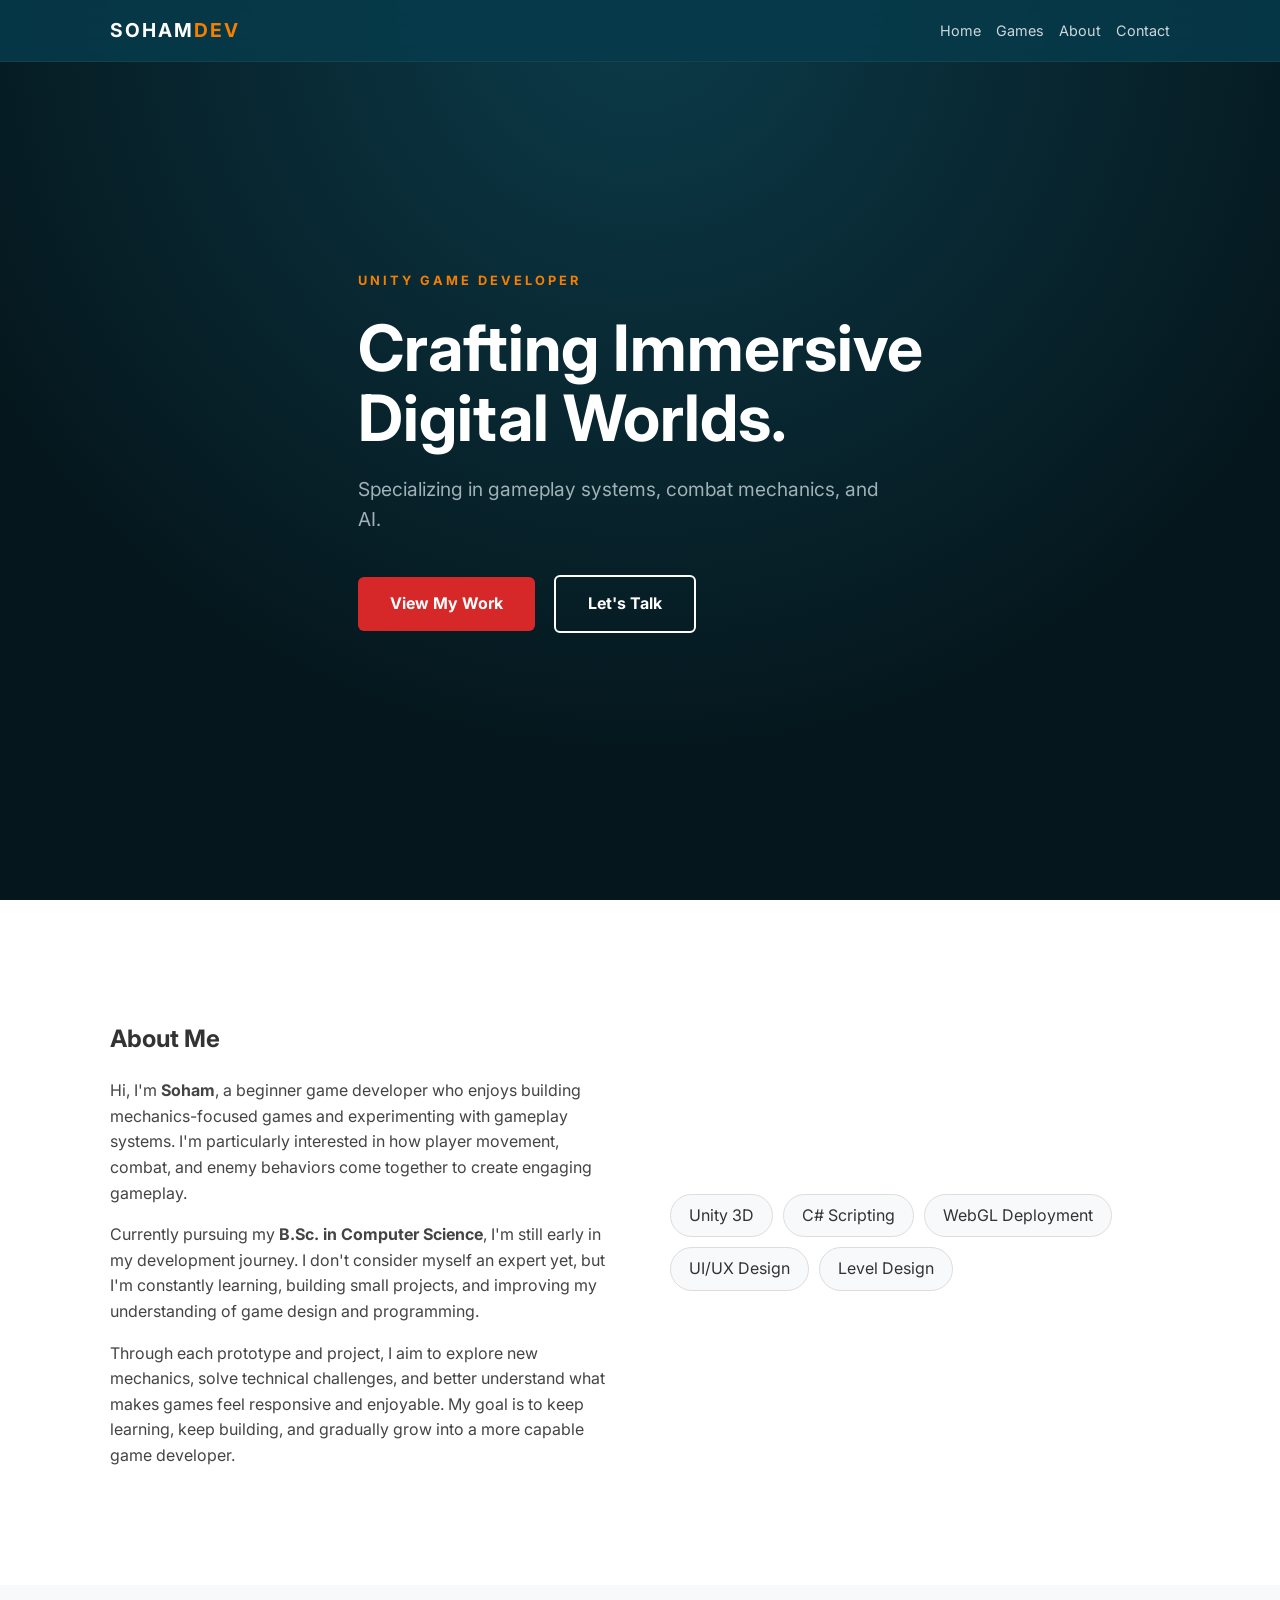
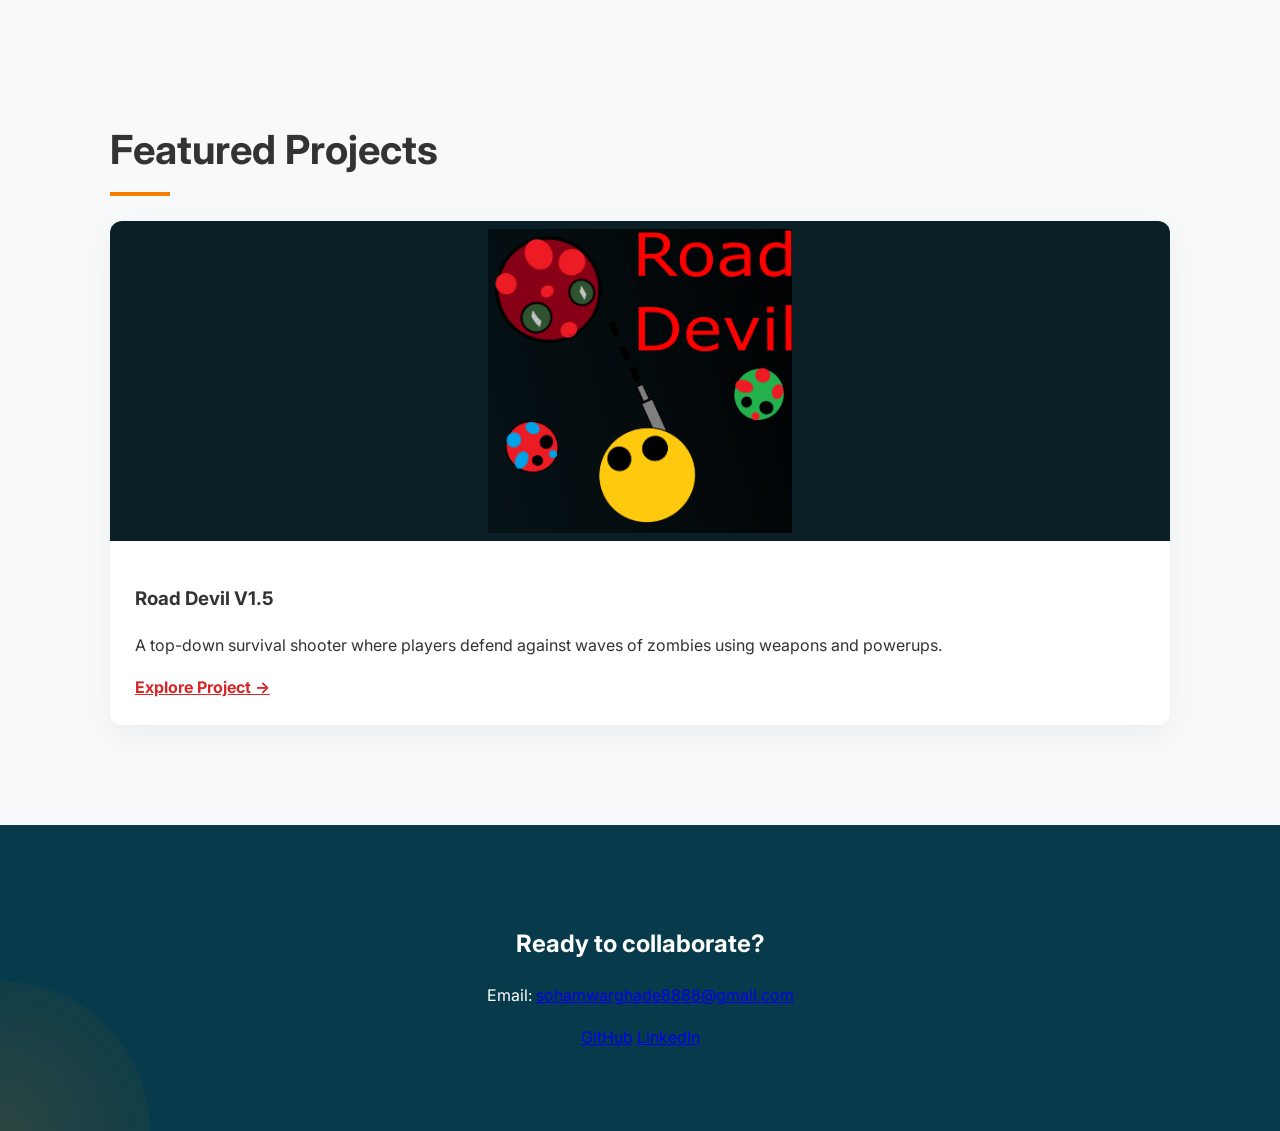
==== commit 104ab85c: "index.html" ====
--- a/index.html
+++ b/index.html
@@ -15,7 +15,7 @@
     <nav class="navbar">
         <div class="container">
             <h2 class="logo">
-                <a href="#">SOHAM<span>DEV</span></a>
+                <a href="index.html">SOHAM<span>DEV</span></a>
             </h2>
             <ul class="nav-links">
                 <li><a href="#">Home</a></li>
--- a/style.css
+++ b/style.css
@@ -51,15 +51,24 @@
     flex-wrap: wrap;
 }
 
-.logo {
+.logo,
+.logo a {
     color: white;
     margin: 0;
     font-size: 1.2rem;
     letter-spacing: 2px;
+    text-decoration: none;
+    transition: 0.3s;
 }
 
 .logo span {
     color: var(--accent-orange);
+    transition: 0.3s;
+}
+
+.logo:hover span,
+.logo:hover a {
+    letter-spacing: 5px;
 }
 
 .nav-links {
@@ -336,7 +345,8 @@
 }
 
 /* SCREENSHOTS */
-.screenshot-grid {
+.screenshot-grid,
+.controls-grid {
     display: grid;
     grid-template-columns: repeat(auto-fit, minmax(220px, 1fr));
     gap: 20px;
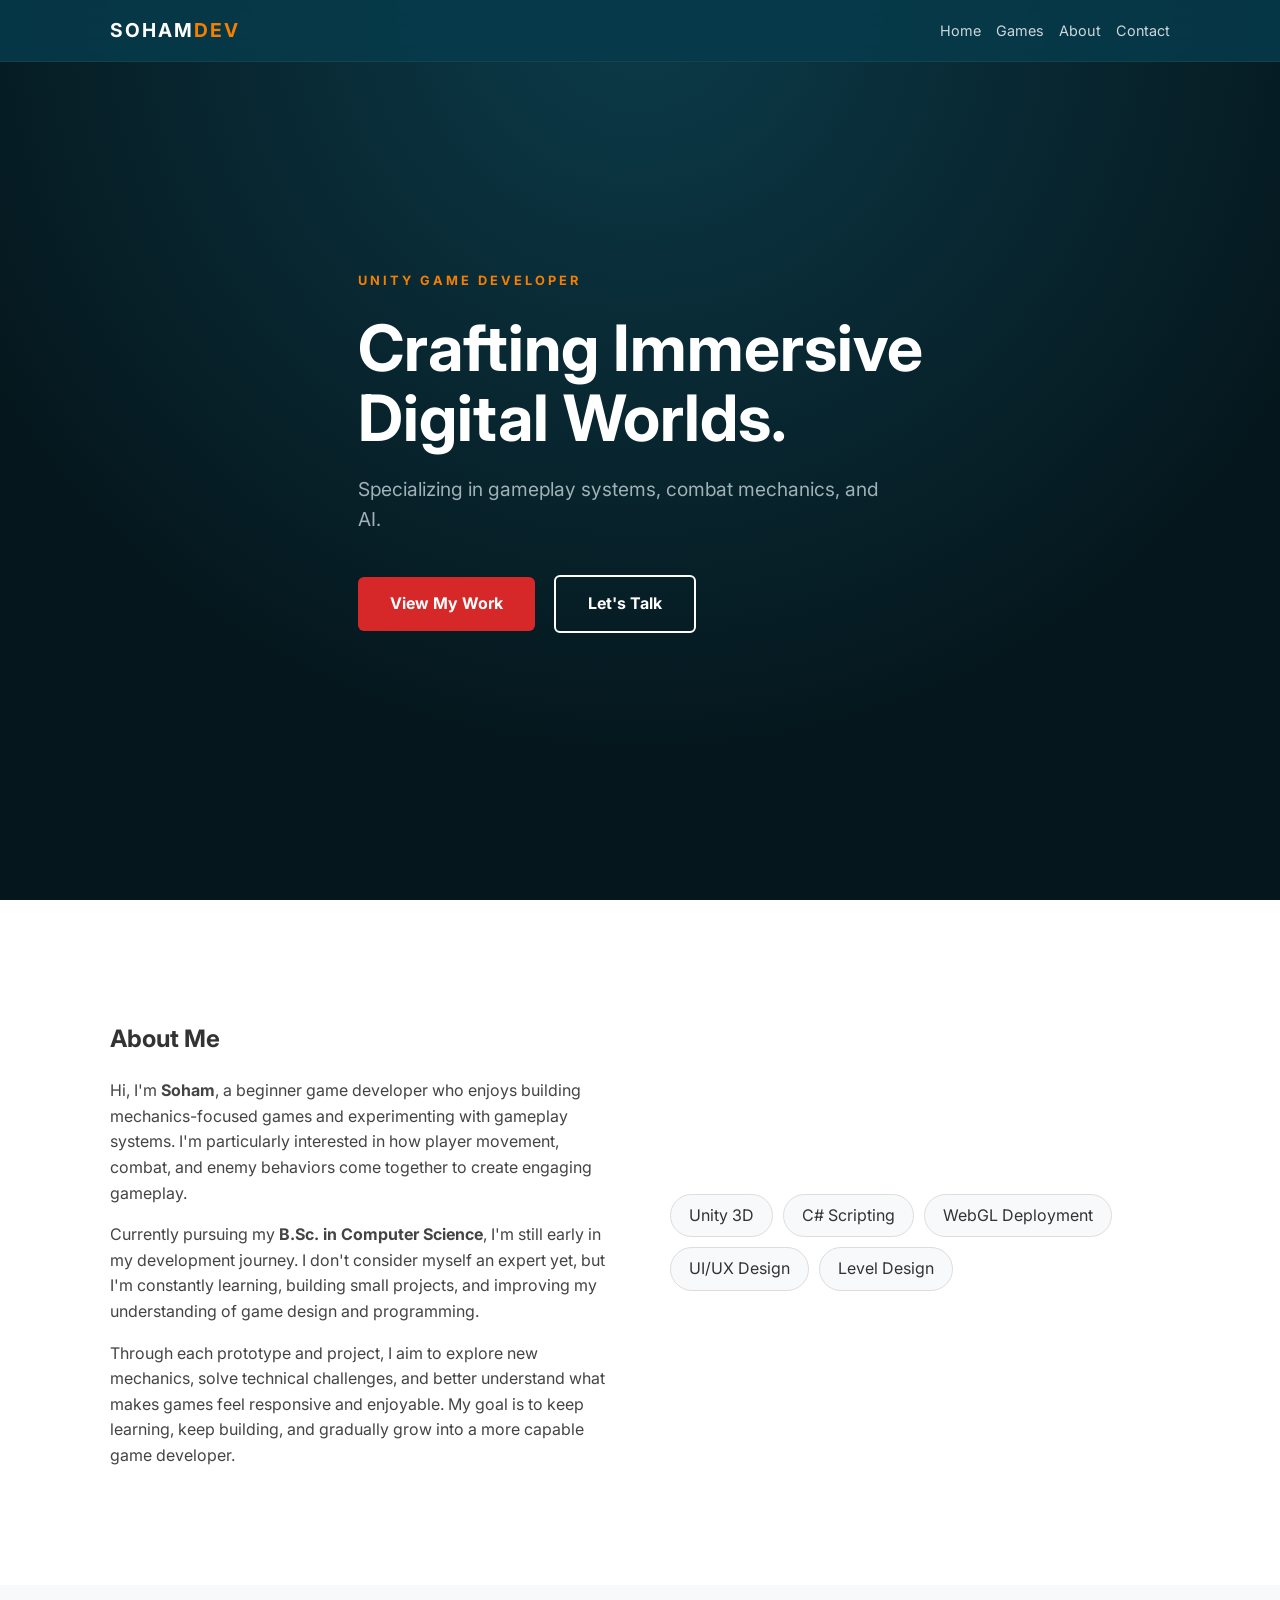
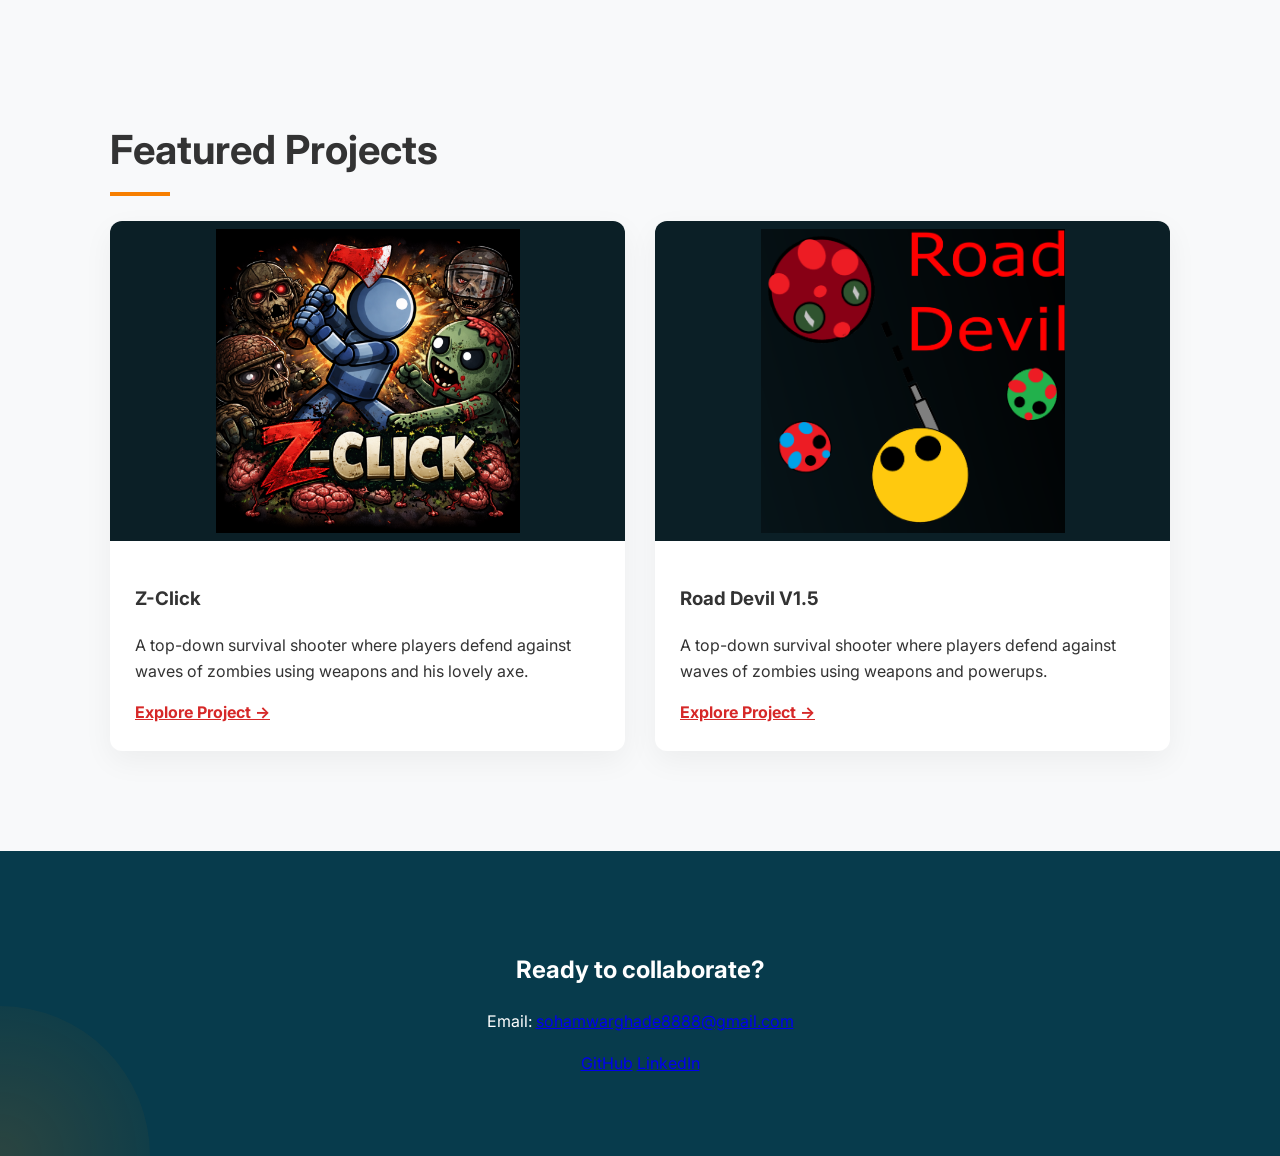
==== commit 5e2cbbb2: "index.html" ====
--- a/index.html
+++ b/index.html
@@ -8,6 +8,11 @@
     <link rel="stylesheet" href="style.css">
     <link href="https://fonts.googleapis.com/css2?family=Inter:wght@300;400;700&display=swap" rel="stylesheet">
     <link rel="icon" href="images/favicon.png">
+
+    <meta name="description"
+        content="Unity game developer portfolio showcasing gameplay systems, combat mechanics, and AI-based projects.">
+    <meta name="keywords" content="Unity Developer, Game Developer, Indie Game Dev, Soham Warghade, Portfolio">
+    <meta name="author" content="Soham Warghade">
 </head>
 
 <body>
@@ -76,7 +81,19 @@
         <div class="container">
             <h2 class="section-title">Featured Projects</h2>
             <div class="games-grid">
-                <div class="game-card">
+                <div class="game-card" id="Z-Click_Card">
+                    <div class="card-img">
+                        <img src="images/Z-Click/icon.png" alt="Z-Click">
+                    </div>
+                    <div class="card-content">
+                        <h3>Z-Click</h3>
+                        <p>A top-down survival shooter where players defend against waves of zombies using
+                            weapons and his lovely axe.</p>
+                        <a href="games/Z-Click.html" class="card-link">Explore Project →</a>
+                    </div>
+                </div>
+
+                <div class="game-card" id="Road_Devil_Card">
                     <div class="card-img">
                         <img src="images/Road Devil/icon.png" alt="Zombie Defense">
                     </div>
@@ -99,7 +116,7 @@
             <h2>Ready to collaborate?</h2>
             <p>Email: <a href="mailto:sohamwarghade8888@gmail.com">sohamwarghade8888@gmail.com</a></p>
             <div class="social-links">
-                <a href="https://github.com/SOHAMdev">GitHub</a>
+                <a href="https://github.com/sohamwar8888">GitHub</a>
                 <a href="#">LinkedIn</a>
             </div>
         </div>
